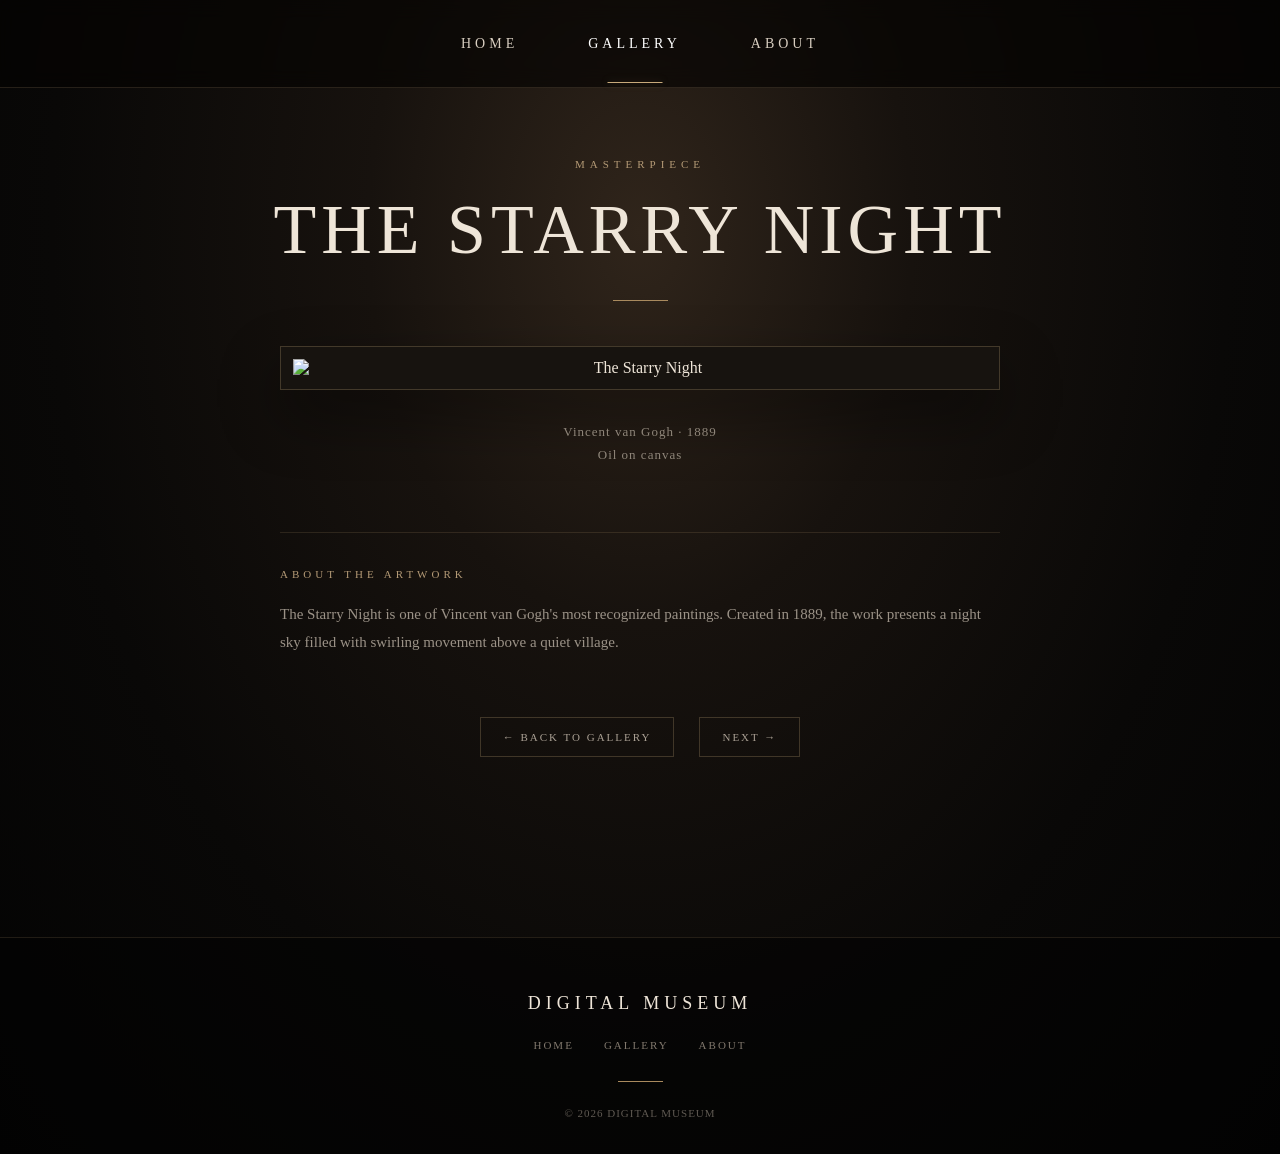
==== painting1.html @ 9bb39856 "Add files via upload" ====
<!DOCTYPE html>
<html lang="en">

<head>

    <meta charset="UTF-8">

    <meta
        name="viewport"
        content="width=device-width, initial-scale=1.0"
    >

    <title>The Starry Night - Digital Museum</title>

    <link rel="stylesheet" href="style.css">


    <style>

        .artwork-page {

            max-width: 1100px;

            margin: 0 auto;

            padding: 70px 30px 100px;

            text-align: center;

            animation: artworkAppear 1s ease;

        }


        .artwork-label {

            color: #b49a76;

            font-size: 11px;

            letter-spacing: 5px;

            margin-bottom: 20px;

        }


        .artwork-page h1 {

            margin: 0;

            color: #eee5d8;

            font-size: clamp(40px, 6vw, 70px);

            font-weight: 400;

            letter-spacing: 5px;

        }


        .artwork-line {

            width: 55px;

            height: 1px;

            margin: 30px auto 45px;

            background: #a98a5e;

        }


        .artwork-frame {

            max-width: 720px;

            margin: 0 auto;

            padding: 12px;

            background: #17130f;

            border: 1px solid rgba(200,170,123,.25);

            box-shadow:
                0 25px 60px rgba(0,0,0,.45);

        }


        .artwork-frame img {

            display: block;

            width: 100%;

            height: auto;

        }


        .artwork-information {

            margin-top: 30px;

            color: #8f867a;

            font-size: 13px;

            line-height: 1.8;

            letter-spacing: 1px;

        }


        .artwork-description {

            max-width: 720px;

            margin: 65px auto 0;

            padding-top: 35px;

            border-top:
                1px solid rgba(200,170,123,.15);

            text-align: left;

        }


        .artwork-description h2 {

            margin: 0 0 20px;

            color: #b49a76;

            font-size: 11px;

            letter-spacing: 4px;

            font-weight: 400;

        }


        .artwork-description p {

            margin: 0;

            color: #9b9287;

            font-size: 15px;

            line-height: 1.9;

        }


        .artwork-navigation {

            display: flex;

            justify-content: center;

            gap: 25px;

            margin-top: 60px;

            flex-wrap: wrap;

        }


        .artwork-navigation a {

            display: inline-block;

            padding: 13px 22px;

            border: 1px solid rgba(200,170,123,.25);

            color: #aaa094;

            text-decoration: none;

            font-size: 11px;

            letter-spacing: 2px;

            transition:
                .4s ease;

        }


        .artwork-navigation a:hover {

            color: #eee5d8;

            border-color: #a98a5e;

            transform: translateY(-3px);

        }


        @keyframes artworkAppear {

            from {

                opacity: 0;

                transform: translateY(20px);

            }

            to {

                opacity: 1;

                transform: translateY(0);

            }

        }


        @media (max-width: 700px) {

            .artwork-page {

                padding:
                    55px 20px 80px;

            }


            .artwork-page h1 {

                letter-spacing: 3px;

            }


            .artwork-description {

                margin-top: 50px;

            }


            .artwork-navigation {

                gap: 12px;

            }

        }

    </style>

</head>


<body>


    <!-- =========================
         NAVIGATION
         ========================= -->

    <nav>

        <a href="index.html">
            HOME
        </a>

        <a
            href="museum.html"
            class="active"
        >
            GALLERY
        </a>

        <a href="about.html">
            ABOUT
        </a>

    </nav>


    <!-- =========================
         ARTWORK
         ========================= -->

    <main class="artwork-page">


        <div class="artwork-label">
            MASTERPIECE
        </div>


        <h1>
            THE STARRY NIGHT
        </h1>


        <div class="artwork-line"></div>


        <div class="artwork-frame">

            <img
                src="images/painting1.jpg"
                alt="The Starry Night"
            >

        </div>


        <div class="artwork-information">

            Vincent van Gogh · 1889
            <br>
            Oil on canvas

        </div>


        <!-- =========================
             DESCRIPTION
             ========================= -->

        <section class="artwork-description">

            <h2>
                ABOUT THE ARTWORK
            </h2>


            <p>

                The Starry Night is one of
                Vincent van Gogh's most recognized
                paintings. Created in 1889, the work
                presents a night sky filled with
                swirling movement above a quiet village.

            </p>

        </section>


        <!-- =========================
             NAVIGATION
             ========================= -->

        <div class="artwork-navigation">


            <a href="museum.html">
                ← BACK TO GALLERY
            </a>


            <a href="painting2.html">
                NEXT →
            </a>


        </div>


    </main>


    <!-- =========================
         FOOTER
         ========================= -->

    <footer class="site-footer">

        <div class="footer-title">
            DIGITAL MUSEUM
        </div>


        <div class="footer-links">

            <a href="index.html">
                HOME
            </a>

            <a href="museum.html">
                GALLERY
            </a>

            <a href="about.html">
                ABOUT
            </a>

        </div>


        <div class="footer-line"></div>


        <div class="footer-copy">
            © 2026 DIGITAL MUSEUM
        </div>

    </footer>


</body>

</html>
---- style.css ----
* {
    box-sizing: border-box;
}

html {
    scroll-behavior: smooth;
}

body {
    margin: 0;
    min-height: 100vh;
    background:
        radial-gradient(
            ellipse at 50% 20%,
            #30251b 0%,
            #17120e 30%,
            #090807 65%,
            #030303 100%
        );
    color: #eee5d8;
    font-family: Georgia, "Times New Roman", serif;
}


/* =========================
   NAVIGATION
   ========================= */

nav {
    height: 88px;
    display: flex;
    justify-content: center;
    align-items: center;
    gap: 70px;
    border-bottom: 1px solid rgba(220, 190, 150, 0.15);
    background: rgba(5, 4, 3, 0.65);
    backdrop-filter: blur(10px);
}

nav a {
    position: relative;
    color: #d8cec0;
    text-decoration: none;
    font-size: 14px;
    letter-spacing: 4px;
    transition: 0.4s;
}

nav a:hover {
    color: white;
}


/* =========================
   HOME
   ========================= */

.hero {
    min-height: calc(100vh - 88px);

    display: flex;
    justify-content: center;
    align-items: center;

    text-align: center;

    background:
        radial-gradient(
            ellipse at center,
            rgba(130, 90, 45, 0.18) 0%,
            rgba(20, 15, 10, 0.4) 35%,
            #050505 75%
        );
}

.hero-content {
    transform: translateY(-20px);
}

.hero-small {
    margin: 0 0 20px;

    color: #b49a76;

    font-size: 13px;

    letter-spacing: 7px;
}

.hero h1 {
    margin: 0;

    color: #f1e8da;

    font-size: clamp(65px, 9vw, 120px);

    font-weight: 400;

    line-height: 0.9;

    letter-spacing: 12px;

    text-shadow:
        0 0 40px rgba(255, 220, 170, 0.08);
}

.hero-line {
    width: 70px;
    height: 1px;

    margin: 35px auto 25px;

    background: #a98a5e;
}

.hero-description {
    margin: 0 0 40px;

    color: #968c80;

    font-size: 17px;

    line-height: 1.8;

    letter-spacing: 0.5px;
}

.hero a {
    text-decoration: none;
}

.hero button {
    padding: 16px 42px;

    background: transparent;

    color: #e9dfd1;

    border: 1px solid #887457;

    font-family: Georgia, "Times New Roman", serif;

    font-size: 13px;

    letter-spacing: 3px;

    cursor: pointer;

    transition: 0.4s;
}

.hero button:hover {
    background: #e9dfd1;

    color: #111;

    border-color: #e9dfd1;

    box-shadow:
        0 0 30px rgba(220, 190, 140, 0.15);
}


/* =========================
   GALLERY HEADER
   ========================= */

.gallery-header {
    text-align: center;
    padding-top: 60px;
}

.gallery-header h1 {
    margin: 0;

    font-size: 65px;

    font-weight: 400;

    letter-spacing: 8px;
}

.gallery-header p {
    margin-top: 18px;

    color: #9f968a;

    font-size: 17px;

    line-height: 1.7;
}


/* =========================
   GALLERY
   ========================= */

.gallery-grid {
    width: 760px;
    max-width: 85%;

    margin: 55px auto 100px;

    display: grid;

    grid-template-columns: 1fr 1fr;

    gap: 45px;
}


/* =========================
   ART CARD
   ========================= */

.art-card {
    display: block;

    color: #eee5d8;

    text-decoration: none;
}

.art-image {
    position: relative;

    overflow: hidden;

    background: #111;

    box-shadow:
        0 18px 50px rgba(0, 0, 0, 0.75),
        0 0 30px rgba(170, 120, 60, 0.08);
}

.art-card img {
    width: 100%;

    aspect-ratio: 1.4 / 1;

    object-fit: cover;

    display: block;

    transition: 0.6s;
}

.art-card:hover img {
    transform: scale(1.035);

    filter: brightness(1.08);
}


/* =========================
   ART DETAILS
   ========================= */

.art-details {
    display: flex;

    justify-content: space-between;

    align-items: flex-start;

    padding-top: 18px;
}

.art-details h2 {
    margin: 0 0 7px;

    font-size: 20px;

    font-weight: 400;
}

.art-details p {
    margin: 0 0 7px;

    color: #a49a8d;

    font-size: 14px;
}

.art-details span {
    color: #81786d;

    font-size: 13px;

    font-style: italic;
}

.arrow {
    color: #c8aa7b;

    font-family: Arial, sans-serif;

    font-size: 23px;

    transition: 0.4s;
}

.art-card:hover .arrow {
    transform: translateX(7px);
}


/* =========================
   ARTWORK DETAIL PAGE
   ========================= */

.gallery-title {
    text-align: center;

    font-size: 55px;

    font-weight: 400;

    letter-spacing: 7px;

    margin: 60px 20px 20px;
}

.gallery-art {
    display: block;

    width: 600px;
    max-width: 80%;

    margin: 55px auto 30px;

    border: 10px solid #181411;

    box-shadow:
        0 25px 70px rgba(0, 0, 0, 0.85);

    transition: 0.5s;
}

.gallery-art:hover {
    transform: scale(1.015);
}

.art-info {
    text-align: center;

    margin-bottom: 80px;
}

.art-info h2 {
    font-size: 26px;

    font-weight: 400;

    margin-bottom: 12px;
}

.art-info p {
    color: #91887c;

    font-size: 15px;

    margin: 7px;
}


/* =========================
   ABOUT
   ========================= */

.about {
    max-width: 700px;

    margin: 90px auto;

    padding: 0 25px;

    text-align: center;
}

.about h1 {
    font-size: 48px;

    font-weight: 400;

    letter-spacing: 6px;

    margin-bottom: 40px;
}

.about p {
    color: #a49a8d;

    font-size: 17px;

    line-height: 1.9;
}


/* =========================
   MOBILE
   ========================= */

@media (max-width: 700px) {

    nav {
        gap: 25px;
    }

    nav a {
        font-size: 11px;

        letter-spacing: 2px;
    }

    .hero h1 {
        font-size: 45px;

        letter-spacing: 5px;
    }

    .gallery-header h1 {
        font-size: 45px;
    }

    .gallery-grid {
        width: 85%;

        grid-template-columns: 1fr;

        gap: 55px;
    }

    .gallery-title {
        font-size: 38px;
    }

    .gallery-art {
        width: 85%;
    }
}
/* =========================
   LOADING SCREEN
   ========================= */

.loading-screen {
    position: fixed;
    inset: 0;

    z-index: 9999;

    display: flex;
    justify-content: center;
    align-items: center;

    background:
        radial-gradient(
            ellipse at center,
            #30251b 0%,
            #110e0b 45%,
            #030303 100%
        );

    animation: loadingExit 0.8s ease 2s forwards;
}

.loading-content {
    text-align: center;

    animation: loadingAppear 1.2s ease;
}

.loading-title {
    color: #eee5d8;

    font-family:
        Georgia,
        "Times New Roman",
        serif;

    font-size: 38px;

    letter-spacing: 9px;

    font-weight: 400;
}

.loading-line {
    width: 0;

    height: 1px;

    margin: 25px auto 0;

    background: #b99a6a;

    animation: loadingLine 1.5s ease 0.2s forwards;
}


/* CHỮ HIỆN RA */

@keyframes loadingAppear {

    from {
        opacity: 0;
        transform: translateY(10px);
    }

    to {
        opacity: 1;
        transform: translateY(0);
    }
}


/* ĐƯỜNG KẺ CHẠY RA */

@keyframes loadingLine {

    from {
        width: 0;
    }

    to {
        width: 120px;
    }
}


/* MÀN HÌNH BIẾN MẤT */

@keyframes loadingExit {

    0% {
        opacity: 1;
        visibility: visible;
    }

    80% {
        opacity: 0;
    }

    100% {
        opacity: 0;
        visibility: hidden;
        pointer-events: none;
    }
}
/* =========================
   ARTWORK HOVER INFORMATION
   ========================= */

.art-image {
    position: relative;
    overflow: hidden;
}

.art-card img {
    transition:
        transform 0.7s ease,
        filter 0.7s ease;
}


/* KHUNG THÔNG TIN */

.art-overlay {
    position: absolute;

    left: 0;
    right: 0;
    bottom: 0;

    padding: 25px 25px 22px;

    display: flex;

    justify-content: space-between;

    align-items: flex-end;

    background:
        linear-gradient(
            to top,
            rgba(5, 4, 3, 0.95),
            rgba(5, 4, 3, 0.65),
            transparent
        );

    opacity: 0;

    transform: translateY(20px);

    transition:
        opacity 0.45s ease,
        transform 0.45s ease;
}


/* CHỮ */

.overlay-info h2 {
    margin: 0 0 7px;

    color: #f1e8da;

    font-size: 20px;

    font-weight: 400;
}

.overlay-info p {
    margin: 0 0 6px;

    color: #c2b5a5;

    font-size: 14px;
}

.overlay-info span {
    color: #91877a;

    font-size: 13px;

    font-style: italic;
}


/* MŨI TÊN */

.overlay-arrow {
    color: #c8aa7b;

    font-family: Arial, sans-serif;

    font-size: 28px;

    transition: transform 0.4s ease;
}


/* HOVER */

.art-card:hover img {
    transform: scale(1.05);

    filter:
        brightness(0.68);
}

.art-card:hover .art-overlay {
    opacity: 1;

    transform: translateY(0);
}

.art-card:hover .overlay-arrow {
    transform: translateX(8px);
}
/* =========================
   ACTIVE NAVIGATION
   ========================= */

nav a.active {
    color: #ffffff;
}

nav a.active::after {
    content: "";

    position: absolute;

    left: 50%;
    bottom: -31px;

    transform: translateX(-50%);

    width: 55px;
    height: 1px;

    background: #c8aa7b;

    box-shadow:
        0 0 8px rgba(200, 170, 123, 0.35);
}
/* =========================
   PREMIUM GALLERY HOVER
   ========================= */

.art-image {
    transition:
        transform 0.6s ease,
        box-shadow 0.6s ease;
}

.art-card:hover .art-image {
    transform: translateY(-6px);

    box-shadow:
        0 28px 70px rgba(0, 0, 0, 0.9),
        0 0 35px rgba(170, 120, 60, 0.12);
}

.art-card:hover img {
    transform: scale(1.06);

    filter: brightness(0.58);
}

.art-overlay {
    padding: 30px 28px 25px;

    background:
        linear-gradient(
            to top,
            rgba(3, 3, 3, 0.98) 0%,
            rgba(3, 3, 3, 0.72) 45%,
            transparent 100%
        );

    transform: translateY(30px);
}

.art-card:hover .art-overlay {
    transform: translateY(0);
}

.overlay-info h2 {
    letter-spacing: 0.5px;
}

.overlay-arrow {
    font-size: 30px;

    opacity: 0.8;
}

.art-card:hover .overlay-arrow {
    transform: translateX(10px);
    opacity: 1;
}
/* =========================
   GALLERY CATALOGUE
   ========================= */

.gallery-label {
    color: #a98a5e;

    font-size: 11px;

    letter-spacing: 4px;

    margin-bottom: 15px;
}


.art-number {
    margin-bottom: 12px;

    color: #70675d;

    font-family: Arial, sans-serif;

    font-size: 11px;

    letter-spacing: 3px;
}


.art-caption {
    display: flex;

    justify-content: space-between;

    align-items: baseline;

    gap: 15px;

    padding-top: 16px;
}


.art-caption div {
    color: #ddd3c5;

    font-size: 14px;

    letter-spacing: 2px;
}


.art-caption span {
    color: #756d63;

    font-size: 12px;

    white-space: nowrap;
}


.art-card:hover .art-number {
    color: #c8aa7b;
}


.art-card:hover .art-caption div {
    color: #f1e8da;
}


.art-caption,
.art-number {
    transition: color 0.4s ease;
}


/* =========================
   MOBILE
   ========================= */

@media (max-width: 700px) {

    .gallery-label {
        font-size: 9px;

        letter-spacing: 3px;
    }

    .art-caption {
        display: block;
    }

    .art-caption div {
        font-size: 12px;

        margin-bottom: 6px;
    }

    .art-caption span {
        font-size: 11px;
    }

}
/* =========================
   SMOOTH PAGE TRANSITION
   ========================= */

body {
    animation: pageEnter 0.8s ease;
}

@keyframes pageEnter {

    from {
        opacity: 0;
        transform: translateY(8px);
    }

    to {
        opacity: 1;
        transform: translateY(0);
    }

}


/* =========================
   LINK PAGE EXIT
   ========================= */

a {
    transition:
        color 0.4s ease,
        opacity 0.4s ease;
}
/* =========================
   GALLERY FOCUS EFFECT
   ========================= */

.gallery-grid {
    transition: 0.5s ease;
}


/* Khi rê vào gallery */

.gallery-grid:has(.art-card:hover) .art-card {
    opacity: 0.38;

    filter: brightness(0.7);

    transition:
        opacity 0.5s ease,
        filter 0.5s ease;
}


/* Tranh đang được rê vào */

.gallery-grid:has(.art-card:hover) .art-card:hover {
    opacity: 1;

    filter: brightness(1);

    transform: translateY(-8px);
}


/* Giữ hiệu ứng mượt */

.art-card {
    transition:
        opacity 0.5s ease,
        filter 0.5s ease,
        transform 0.5s ease;
}
/* =========================
   FOOTER
   ========================= */

.site-footer {
    margin-top: 80px;

    padding: 55px 30px 35px;

    border-top:
        1px solid rgba(200, 170, 123, 0.15);

    background:
        rgba(3, 3, 3, 0.55);

    text-align: center;
}


.footer-title {
    color: #eee5d8;

    font-family:
        Georgia,
        "Times New Roman",
        serif;

    font-size: 18px;

    letter-spacing: 5px;

    margin-bottom: 25px;
}


.footer-links {
    display: flex;

    justify-content: center;

    gap: 30px;

    margin-bottom: 30px;
}


.footer-links a {
    color: #81786d;

    text-decoration: none;

    font-size: 11px;

    letter-spacing: 2px;

    transition: 0.4s ease;
}


.footer-links a:hover {
    color: #e9dfd1;
}


.footer-line {
    width: 45px;

    height: 1px;

    margin: 0 auto 25px;

    background: #a98a5e;
}


.footer-copy {
    color: #5f5952;

    font-size: 11px;

    letter-spacing: 1px;
}


/* =========================
   FOOTER MOBILE
   ========================= */

@media (max-width: 700px) {

    .site-footer {
        padding:
            45px 20px 30px;
    }


    .footer-links {
        gap: 18px;
    }


    .footer-links a {
        font-size: 10px;

        letter-spacing: 1px;
    }

}
/* =========================
   CUSTOM SCROLLBAR
   ========================= */

html {
    scroll-behavior: smooth;
}


/* Chrome / Safari / Edge */

::-webkit-scrollbar {
    width: 8px;
}


::-webkit-scrollbar-track {
    background: #080706;
}


::-webkit-scrollbar-thumb {
    background: #4f463b;
    border-radius: 10px;
}


::-webkit-scrollbar-thumb:hover {
    background: #a98a5e;
}


/* =========================
   SCROLL REVEAL
   ========================= */

.scroll-reveal {
    opacity: 0;
    transform: translateY(35px);

    transition:
        opacity 0.9s ease,
        transform 0.9s ease;
}


.scroll-reveal.show {
    opacity: 1;
    transform: translateY(0);
}
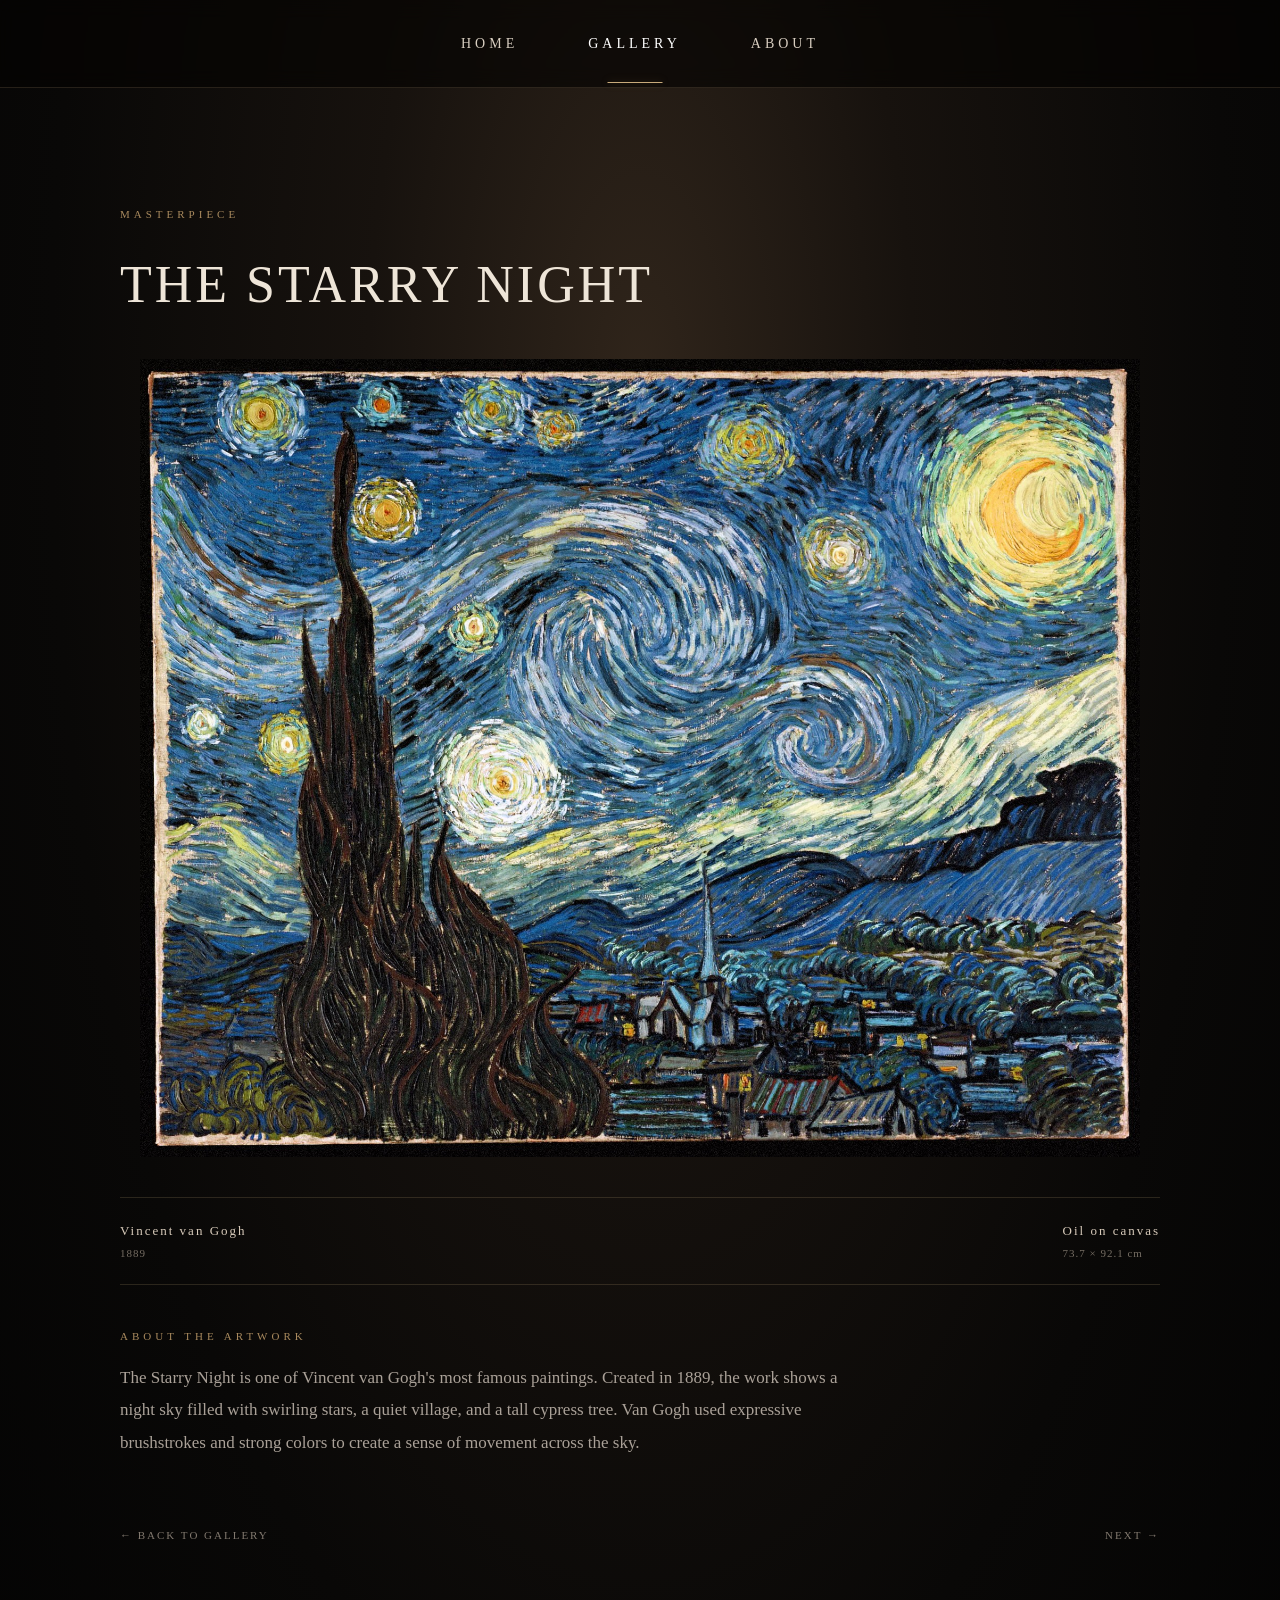
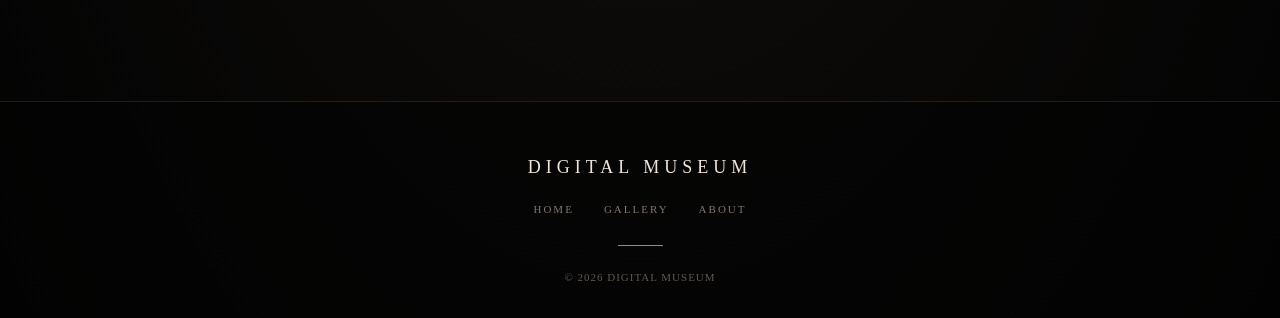
==== commit d9a5286c: "Add files via upload" ====
--- a/painting1.html
+++ b/painting1.html
@@ -2,262 +2,153 @@
 <html lang="en">
 
 <head>
-
     <meta charset="UTF-8">
-
-    <meta
-        name="viewport"
-        content="width=device-width, initial-scale=1.0"
-    >
+    <meta name="viewport" content="width=device-width, initial-scale=1.0">
 
     <title>The Starry Night - Digital Museum</title>
 
     <link rel="stylesheet" href="style.css">
 
-
     <style>
 
         .artwork-page {
-
             max-width: 1100px;
-
             margin: 0 auto;
-
-            padding: 70px 30px 100px;
-
+            padding: 120px 30px 80px;
+        }
+
+        .artwork-label {
+            color: #a98a5e;
+            font-size: 11px;
+            letter-spacing: 4px;
+            margin-bottom: 18px;
+        }
+
+        .artwork-title {
+            color: #eee5d8;
+            font-family:
+                Georgia,
+                "Times New Roman",
+                serif;
+            font-size: 52px;
+            font-weight: normal;
+            letter-spacing: 3px;
+            margin-bottom: 45px;
+        }
+
+        .artwork-image {
+            width: 100%;
             text-align: center;
-
-            animation: artworkAppear 1s ease;
-
-        }
-
-
-        .artwork-label {
-
-            color: #b49a76;
-
-            font-size: 11px;
-
-            letter-spacing: 5px;
-
+            margin-bottom: 40px;
+        }
+
+        .artwork-image img {
+            width: 100%;
+            max-width: 1000px;
+            height: auto;
+            display: block;
+            margin: 0 auto;
+        }
+
+        .artwork-info {
+            display: flex;
+            justify-content: space-between;
+            gap: 30px;
+            padding: 25px 0;
+            border-top:
+                1px solid rgba(200, 170, 123, 0.18);
+            border-bottom:
+                1px solid rgba(200, 170, 123, 0.18);
+            margin-bottom: 45px;
+        }
+
+        .artwork-info div {
+            color: #d8cbbb;
+            font-size: 13px;
+            letter-spacing: 2px;
+        }
+
+        .artwork-info span {
+            display: block;
+            color: #756d63;
+            font-size: 11px;
+            margin-top: 8px;
+            letter-spacing: 1px;
+        }
+
+        .artwork-description {
+            max-width: 750px;
+            margin-bottom: 70px;
+        }
+
+        .artwork-description h2 {
+            color: #a98a5e;
+            font-size: 11px;
+            font-weight: normal;
+            letter-spacing: 4px;
             margin-bottom: 20px;
-
-        }
-
-
-        .artwork-page h1 {
-
-            margin: 0;
-
+        }
+
+        .artwork-description p {
+            color: #aaa198;
+            font-family:
+                Georgia,
+                "Times New Roman",
+                serif;
+            font-size: 17px;
+            line-height: 1.9;
+        }
+
+        .artwork-navigation {
+            display: flex;
+            justify-content: space-between;
+            align-items: center;
+            gap: 20px;
+        }
+
+        .artwork-navigation a {
+            color: #82796f;
+            text-decoration: none;
+            font-size: 11px;
+            letter-spacing: 2px;
+            transition: 0.4s ease;
+        }
+
+        .artwork-navigation a:hover {
             color: #eee5d8;
-
-            font-size: clamp(40px, 6vw, 70px);
-
-            font-weight: 400;
-
-            letter-spacing: 5px;
-
-        }
-
-
-        .artwork-line {
-
-            width: 55px;
-
-            height: 1px;
-
-            margin: 30px auto 45px;
-
-            background: #a98a5e;
-
-        }
-
-
-        .artwork-frame {
-
-            max-width: 720px;
-
-            margin: 0 auto;
-
-            padding: 12px;
-
-            background: #17130f;
-
-            border: 1px solid rgba(200,170,123,.25);
-
-            box-shadow:
-                0 25px 60px rgba(0,0,0,.45);
-
-        }
-
-
-        .artwork-frame img {
-
-            display: block;
-
-            width: 100%;
-
-            height: auto;
-
-        }
-
-
-        .artwork-information {
-
-            margin-top: 30px;
-
-            color: #8f867a;
-
-            font-size: 13px;
-
-            line-height: 1.8;
-
-            letter-spacing: 1px;
-
-        }
-
-
-        .artwork-description {
-
-            max-width: 720px;
-
-            margin: 65px auto 0;
-
-            padding-top: 35px;
-
-            border-top:
-                1px solid rgba(200,170,123,.15);
-
-            text-align: left;
-
-        }
-
-
-        .artwork-description h2 {
-
-            margin: 0 0 20px;
-
-            color: #b49a76;
-
-            font-size: 11px;
-
-            letter-spacing: 4px;
-
-            font-weight: 400;
-
-        }
-
-
-        .artwork-description p {
-
-            margin: 0;
-
-            color: #9b9287;
-
-            font-size: 15px;
-
-            line-height: 1.9;
-
-        }
-
-
-        .artwork-navigation {
-
-            display: flex;
-
-            justify-content: center;
-
-            gap: 25px;
-
-            margin-top: 60px;
-
-            flex-wrap: wrap;
-
-        }
-
-
-        .artwork-navigation a {
-
-            display: inline-block;
-
-            padding: 13px 22px;
-
-            border: 1px solid rgba(200,170,123,.25);
-
-            color: #aaa094;
-
-            text-decoration: none;
-
-            font-size: 11px;
-
-            letter-spacing: 2px;
-
-            transition:
-                .4s ease;
-
-        }
-
-
-        .artwork-navigation a:hover {
-
-            color: #eee5d8;
-
-            border-color: #a98a5e;
-
-            transform: translateY(-3px);
-
-        }
-
-
-        @keyframes artworkAppear {
-
-            from {
-
-                opacity: 0;
-
-                transform: translateY(20px);
-
-            }
-
-            to {
-
-                opacity: 1;
-
-                transform: translateY(0);
-
-            }
-
-        }
-
+        }
+
+        .back-gallery {
+            color: #a98a5e !important;
+        }
 
         @media (max-width: 700px) {
 
             .artwork-page {
-
                 padding:
-                    55px 20px 80px;
-
-            }
-
-
-            .artwork-page h1 {
-
-                letter-spacing: 3px;
-
-            }
-
-
-            .artwork-description {
-
-                margin-top: 50px;
-
-            }
-
+                    100px 20px 60px;
+            }
+
+            .artwork-title {
+                font-size: 34px;
+                letter-spacing: 2px;
+            }
+
+            .artwork-info {
+                display: block;
+            }
+
+            .artwork-info div {
+                margin-bottom: 18px;
+            }
+
+            .artwork-description p {
+                font-size: 15px;
+            }
 
             .artwork-navigation {
-
-                gap: 12px;
-
+                flex-direction: column;
+                align-items: flex-start;
             }
 
         }
@@ -266,24 +157,98 @@
 
 </head>
 
-
 <body>
 
-
-    <!-- =========================
-         NAVIGATION
-         ========================= -->
-
-    <nav>
+<nav>
+    <a href="index.html">HOME</a>
+    <a href="museum.html" class="active">GALLERY</a>
+    <a href="about.html">ABOUT</a>
+</nav>
+
+
+<main class="artwork-page">
+
+    <div class="artwork-label">
+        MASTERPIECE
+    </div>
+
+
+    <h1 class="artwork-title">
+        THE STARRY NIGHT
+    </h1>
+
+
+    <div class="artwork-image">
+
+        <img
+            src="painting1.jpg"
+            alt="The Starry Night"
+        >
+
+    </div>
+
+
+    <div class="artwork-info">
+
+        <div>
+            Vincent van Gogh
+            <span>1889</span>
+        </div>
+
+        <div>
+            Oil on canvas
+            <span>73.7 × 92.1 cm</span>
+        </div>
+
+    </div>
+
+
+    <section class="artwork-description">
+
+        <h2>
+            ABOUT THE ARTWORK
+        </h2>
+
+        <p>
+            The Starry Night is one of Vincent van Gogh's
+            most famous paintings. Created in 1889, the work
+            shows a night sky filled with swirling stars,
+            a quiet village, and a tall cypress tree.
+            Van Gogh used expressive brushstrokes and strong
+            colors to create a sense of movement across the sky.
+        </p>
+
+    </section>
+
+
+    <div class="artwork-navigation">
+
+        <a href="museum.html">
+            ← BACK TO GALLERY
+        </a>
+
+        <a href="painting2.html">
+            NEXT →
+        </a>
+
+    </div>
+
+</main>
+
+
+<footer class="site-footer">
+
+    <div class="footer-title">
+        DIGITAL MUSEUM
+    </div>
+
+    <div class="footer-links">
 
         <a href="index.html">
             HOME
         </a>
 
-        <a
-            href="museum.html"
-            class="active"
-        >
+        <a href="museum.html">
             GALLERY
         </a>
 
@@ -291,132 +256,15 @@
             ABOUT
         </a>
 
-    </nav>
-
-
-    <!-- =========================
-         ARTWORK
-         ========================= -->
-
-    <main class="artwork-page">
-
-
-        <div class="artwork-label">
-            MASTERPIECE
-        </div>
-
-
-        <h1>
-            THE STARRY NIGHT
-        </h1>
-
-
-        <div class="artwork-line"></div>
-
-
-        <div class="artwork-frame">
-
-            <img
-                src="images/painting1.jpg"
-                alt="The Starry Night"
-            >
-
-        </div>
-
-
-        <div class="artwork-information">
-
-            Vincent van Gogh · 1889
-            <br>
-            Oil on canvas
-
-        </div>
-
-
-        <!-- =========================
-             DESCRIPTION
-             ========================= -->
-
-        <section class="artwork-description">
-
-            <h2>
-                ABOUT THE ARTWORK
-            </h2>
-
-
-            <p>
-
-                The Starry Night is one of
-                Vincent van Gogh's most recognized
-                paintings. Created in 1889, the work
-                presents a night sky filled with
-                swirling movement above a quiet village.
-
-            </p>
-
-        </section>
-
-
-        <!-- =========================
-             NAVIGATION
-             ========================= -->
-
-        <div class="artwork-navigation">
-
-
-            <a href="museum.html">
-                ← BACK TO GALLERY
-            </a>
-
-
-            <a href="painting2.html">
-                NEXT →
-            </a>
-
-
-        </div>
-
-
-    </main>
-
-
-    <!-- =========================
-         FOOTER
-         ========================= -->
-
-    <footer class="site-footer">
-
-        <div class="footer-title">
-            DIGITAL MUSEUM
-        </div>
-
-
-        <div class="footer-links">
-
-            <a href="index.html">
-                HOME
-            </a>
-
-            <a href="museum.html">
-                GALLERY
-            </a>
-
-            <a href="about.html">
-                ABOUT
-            </a>
-
-        </div>
-
-
-        <div class="footer-line"></div>
-
-
-        <div class="footer-copy">
-            © 2026 DIGITAL MUSEUM
-        </div>
-
-    </footer>
-
+    </div>
+
+    <div class="footer-line"></div>
+
+    <div class="footer-copy">
+        © 2026 DIGITAL MUSEUM
+    </div>
+
+</footer>
 
 </body>
 
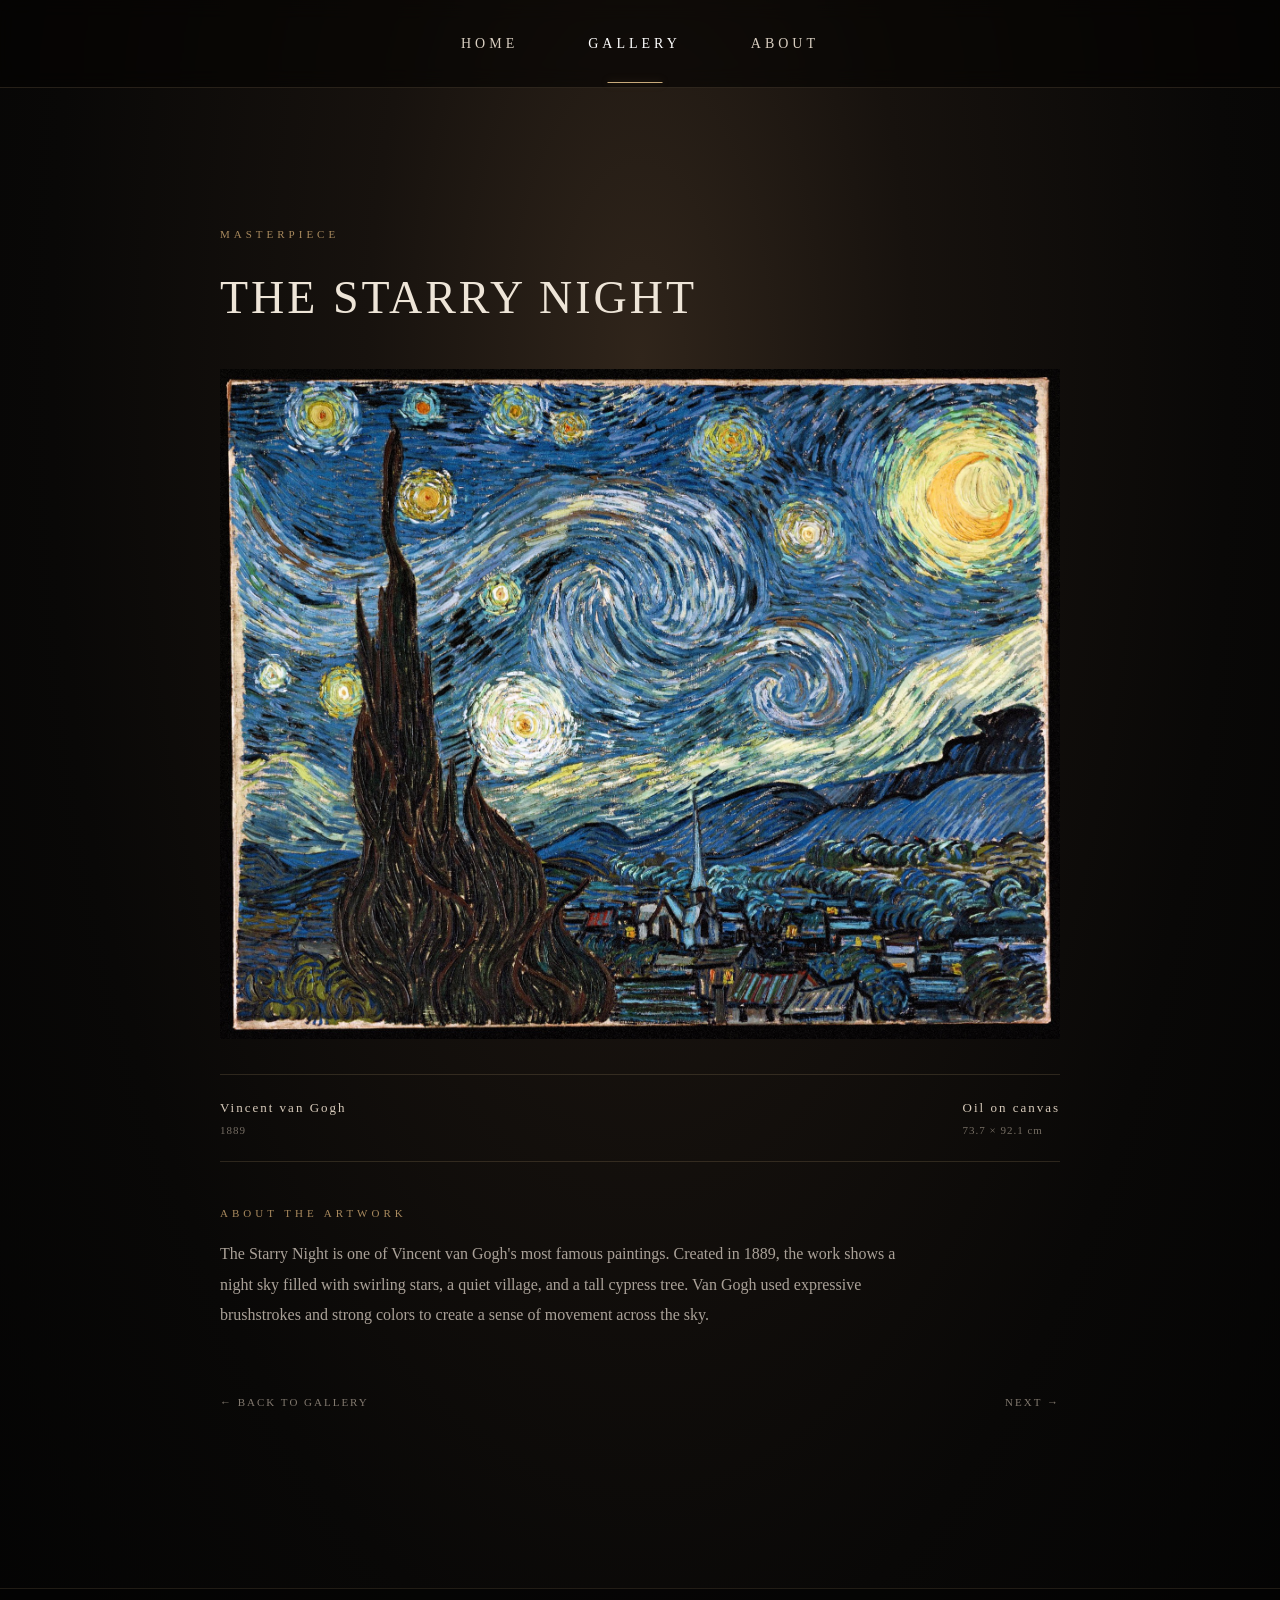
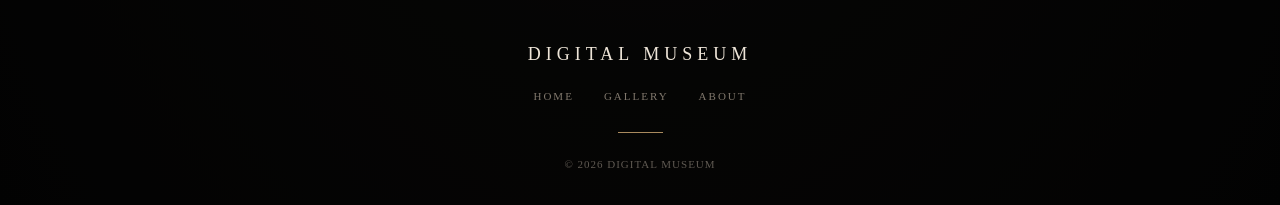
==== commit 8343869e: "Add files via upload" ====
--- a/painting1.html
+++ b/painting1.html
@@ -10,11 +10,10 @@
     <link rel="stylesheet" href="style.css">
 
     <style>
-
         .artwork-page {
-            max-width: 1100px;
+            max-width: 900px;
             margin: 0 auto;
-            padding: 120px 30px 80px;
+            padding: 140px 30px 100px;
         }
 
         .artwork-label {
@@ -26,11 +25,8 @@
 
         .artwork-title {
             color: #eee5d8;
-            font-family:
-                Georgia,
-                "Times New Roman",
-                serif;
-            font-size: 52px;
+            font-family: Georgia, "Times New Roman", serif;
+            font-size: 46px;
             font-weight: normal;
             letter-spacing: 3px;
             margin-bottom: 45px;
@@ -38,13 +34,12 @@
 
         .artwork-image {
             width: 100%;
-            text-align: center;
-            margin-bottom: 40px;
+            margin-bottom: 35px;
         }
 
         .artwork-image img {
             width: 100%;
-            max-width: 1000px;
+            max-width: 850px;
             height: auto;
             display: block;
             margin: 0 auto;
@@ -55,10 +50,8 @@
             justify-content: space-between;
             gap: 30px;
             padding: 25px 0;
-            border-top:
-                1px solid rgba(200, 170, 123, 0.18);
-            border-bottom:
-                1px solid rgba(200, 170, 123, 0.18);
+            border-top: 1px solid rgba(200, 170, 123, 0.18);
+            border-bottom: 1px solid rgba(200, 170, 123, 0.18);
             margin-bottom: 45px;
         }
 
@@ -77,8 +70,8 @@
         }
 
         .artwork-description {
-            max-width: 750px;
-            margin-bottom: 70px;
+            max-width: 700px;
+            margin-bottom: 65px;
         }
 
         .artwork-description h2 {
@@ -91,11 +84,8 @@
 
         .artwork-description p {
             color: #aaa198;
-            font-family:
-                Georgia,
-                "Times New Roman",
-                serif;
-            font-size: 17px;
+            font-family: Georgia, "Times New Roman", serif;
+            font-size: 16px;
             line-height: 1.9;
         }
 
@@ -123,15 +113,12 @@
         }
 
         @media (max-width: 700px) {
-
             .artwork-page {
-                padding:
-                    100px 20px 60px;
+                padding: 110px 20px 70px;
             }
 
             .artwork-title {
-                font-size: 34px;
-                letter-spacing: 2px;
+                font-size: 32px;
             }
 
             .artwork-info {
@@ -150,9 +137,7 @@
                 flex-direction: column;
                 align-items: flex-start;
             }
-
-        }
-
+        }
     </style>
 
 </head>
@@ -172,11 +157,9 @@
         MASTERPIECE
     </div>
 
-
     <h1 class="artwork-title">
         THE STARRY NIGHT
     </h1>
-
 
     <div class="artwork-image">
 
